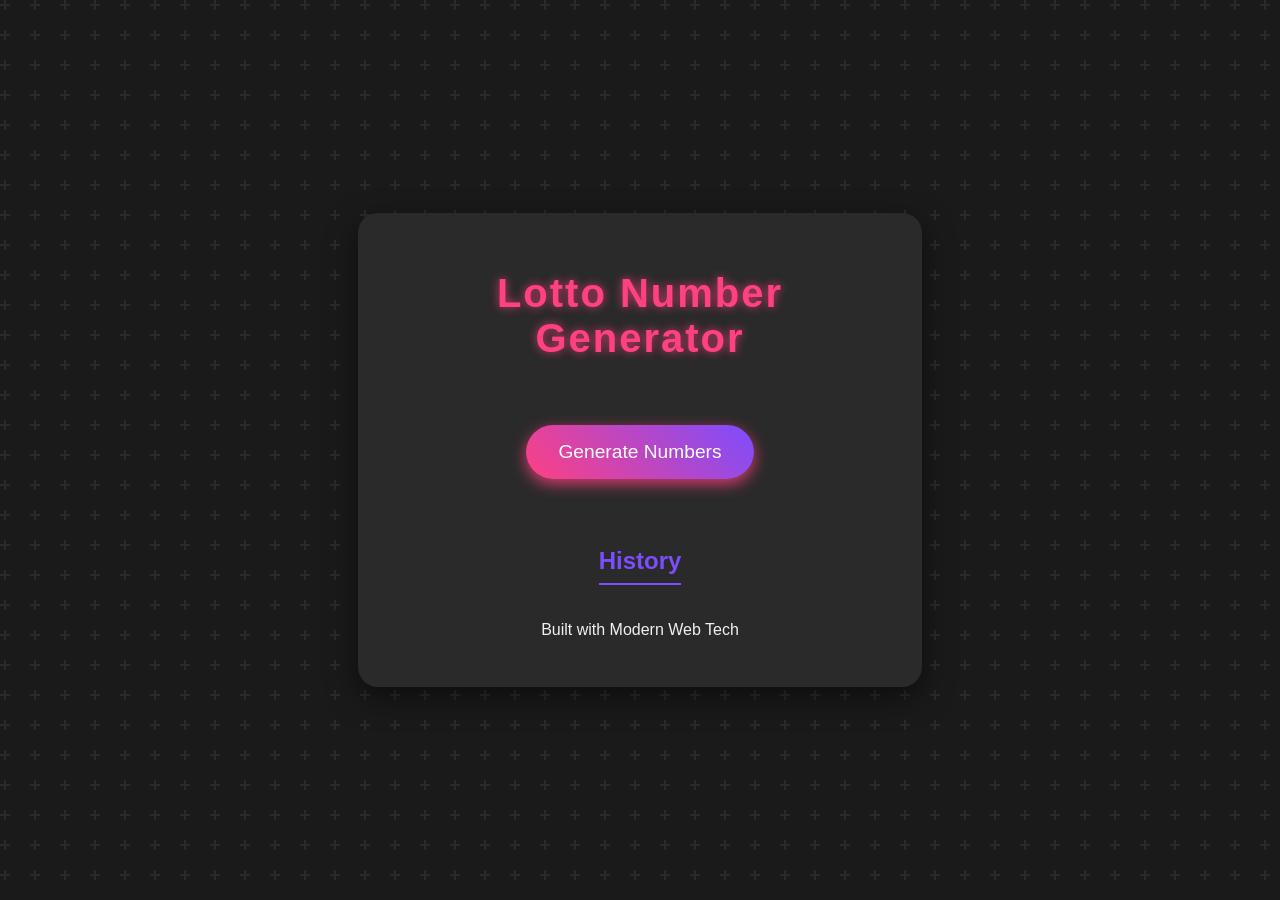
==== index.html @ 2e630785 "Upload working code for Product Builder Lecture" ====
<!DOCTYPE html>
<html lang="ko">
<head>
    <meta charset="UTF-8">
    <meta name="viewport" content="width=device-width, initial-scale=1.0">
    <title>Lotto Number Generator</title>
    <link rel="stylesheet" href="style.css">
</head>
<body>
    <div class="container">
        <header>
            <h1>Lotto Number Generator</h1>
        </header>
        <main>
            <div class="lotto-display">
                <!-- Lotto balls will be inserted here by JavaScript -->
            </div>
            <button id="generate-btn">Generate Numbers</button>
        </main>
        <aside class="history">
            <h2>History</h2>
            <ul id="history-list">
                <!-- History of generated numbers will be inserted here -->
            </ul>
        </aside>
        <footer>
            <p>Built with Modern Web Tech</p>
        </footer>
    </div>
    <script type="module" src="main.js"></script>
</body>
</html>
---- style.css ----
:root {
    --bg-color: #1a1a1a;
    --text-color: #f0f0f0;
    --primary-color: #ff4081;
    --secondary-color: #7c4dff;
    --card-bg-color: #2a2a2a;
    --shadow-color: rgba(0, 0, 0, 0.5);
    --glow-color: rgba(255, 64, 129, 0.8);

    --font-main: 'Poppins', sans-serif;
}

body {
    font-family: var(--font-main);
    background-color: var(--bg-color);
    color: var(--text-color);
    display: grid;
    place-items: center;
    min-height: 100vh;
    margin: 0;
    background-image: url("data:image/svg+xml,%3Csvg width='60' height='60' viewBox='0 0 60 60' xmlns='http://www.w3.org/2000/svg'%3E%3Cg fill='none' fill-rule='evenodd'%3E%3Cg fill='%239C92AC' fill-opacity='0.12'%3E%3Cpath d='M36 34v-4h-2v4h-4v2h4v4h2v-4h4v-2h-4zm0-30V0h-2v4h-4v2h4v4h2V6h4V4h-4zM6 34v-4H4v4H0v2h4v4h2v-4h4v-2H6zM6 4V0H4v4H0v2h4v4h2V6h4V4H6z'/%3E%3C/g%3E%3C/g%3E%3C/svg%3E");
}

.container {
    background-color: var(--card-bg-color);
    border-radius: 20px;
    padding: 2rem;
    width: 90%;
    max-width: 500px;
    box-shadow: 0 10px 30px var(--shadow-color);
    text-align: center;
}

header h1 {
    color: var(--primary-color);
    margin-bottom: 2rem;
    font-size: 2.5rem;
    letter-spacing: 2px;
    text-shadow: 0 0 10px var(--glow-color);
}

.lotto-display {
    display: flex;
    justify-content: center;
    gap: 1rem;
    margin-bottom: 2rem;
    flex-wrap: wrap;
}

#generate-btn {
    background: linear-gradient(45deg, var(--primary-color), var(--secondary-color));
    color: white;
    border: none;
    padding: 1rem 2rem;
    font-size: 1.2rem;
    border-radius: 50px;
    cursor: pointer;
    transition: all 0.3s ease;
    box-shadow: 0 5px 15px var(--glow-color);
}

#generate-btn:hover {
    transform: translateY(-3px);
    box-shadow: 0 8px 20px var(--glow-color);
}

.history {
    margin-top: 3rem;
}

.history h2 {
    color: var(--secondary-color);
    border-bottom: 2px solid var(--secondary-color);
    padding-bottom: 0.5rem;
    display: inline-block;
}

#history-list {
    list-style: none;
    padding: 0;
    margin-top: 1rem;
}

#history-list li {
    background-color: #333;
    padding: 0.8rem;
    border-radius: 10px;
    margin-bottom: 0.5rem;
    display: flex;
    justify-content: space-around;
    font-size: 1.1rem;
}
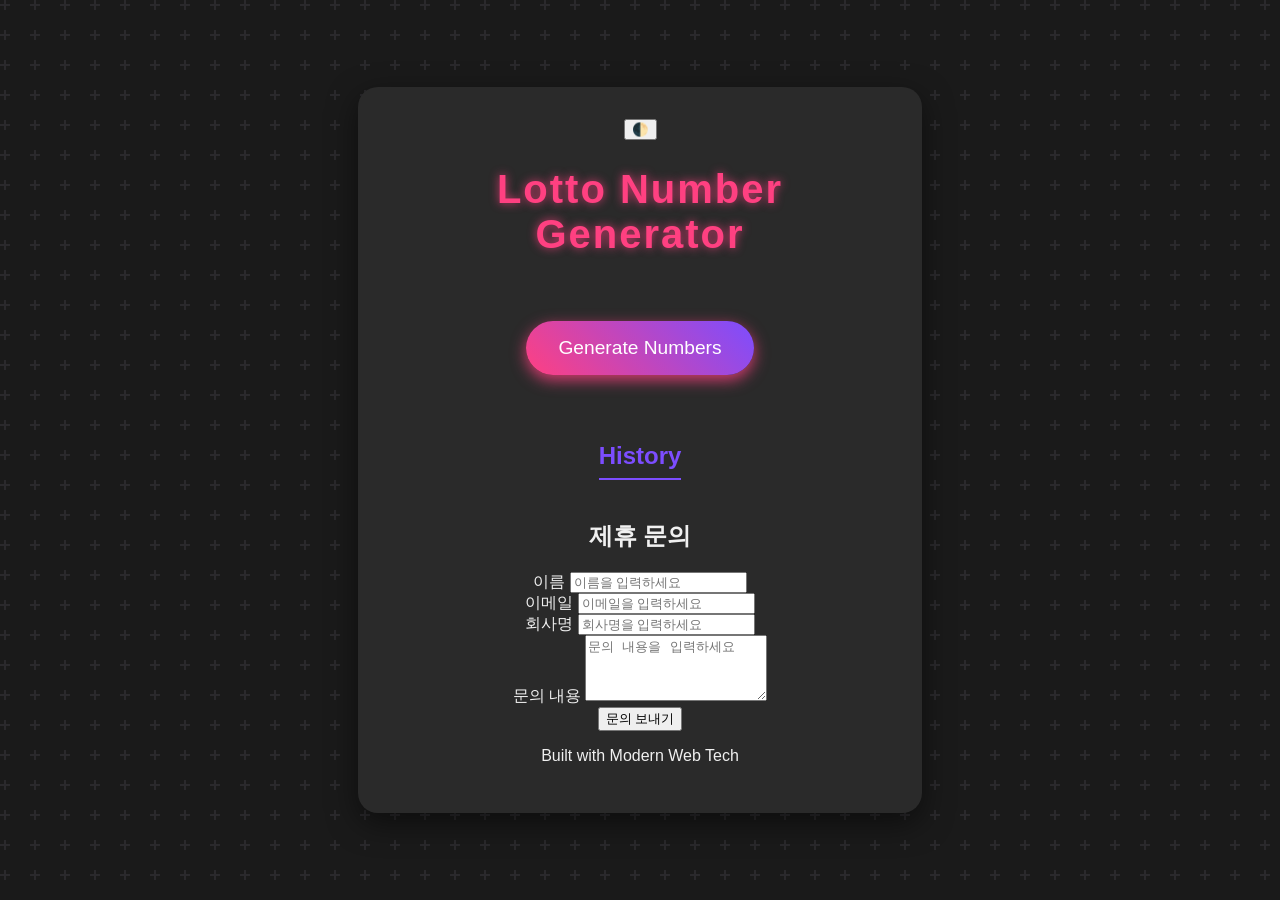
==== commit 57488a4e: "Add Google Analytics tag (G-BDTTSJ1EDS) Co-Authored-By: Claude Sonnet 4.6 <noreply@anthropic.com>" ====
--- a/index.html
+++ b/index.html
@@ -3,11 +3,20 @@
 <head>
     <meta charset="UTF-8">
     <meta name="viewport" content="width=device-width, initial-scale=1.0">
+    <!-- Google tag (gtag.js) -->
+    <script async src="https://www.googletagmanager.com/gtag/js?id=G-BDTTSJ1EDS"></script>
+    <script>
+      window.dataLayer = window.dataLayer || [];
+      function gtag(){dataLayer.push(arguments);}
+      gtag('js', new Date());
+      gtag('config', 'G-BDTTSJ1EDS');
+    </script>
     <title>Lotto Number Generator</title>
     <link rel="stylesheet" href="style.css">
 </head>
 <body>
     <div class="container">
+        <button id="theme-toggle" aria-label="Toggle dark/light mode">🌓</button>
         <header>
             <h1>Lotto Number Generator</h1>
         </header>
@@ -23,6 +32,29 @@
                 <!-- History of generated numbers will be inserted here -->
             </ul>
         </aside>
+        <section class="contact">
+            <h2>제휴 문의</h2>
+            <form id="contact-form" action="https://formspree.io/f/xpqbprop" method="POST">
+                <div class="form-group">
+                    <label for="name">이름</label>
+                    <input type="text" id="name" name="name" placeholder="이름을 입력하세요" required>
+                </div>
+                <div class="form-group">
+                    <label for="email">이메일</label>
+                    <input type="email" id="email" name="email" placeholder="이메일을 입력하세요" required>
+                </div>
+                <div class="form-group">
+                    <label for="company">회사명</label>
+                    <input type="text" id="company" name="company" placeholder="회사명을 입력하세요">
+                </div>
+                <div class="form-group">
+                    <label for="message">문의 내용</label>
+                    <textarea id="message" name="message" rows="4" placeholder="문의 내용을 입력하세요" required></textarea>
+                </div>
+                <button type="submit" class="submit-btn">문의 보내기</button>
+                <p id="form-status" class="form-status"></p>
+            </form>
+        </section>
         <footer>
             <p>Built with Modern Web Tech</p>
         </footer>
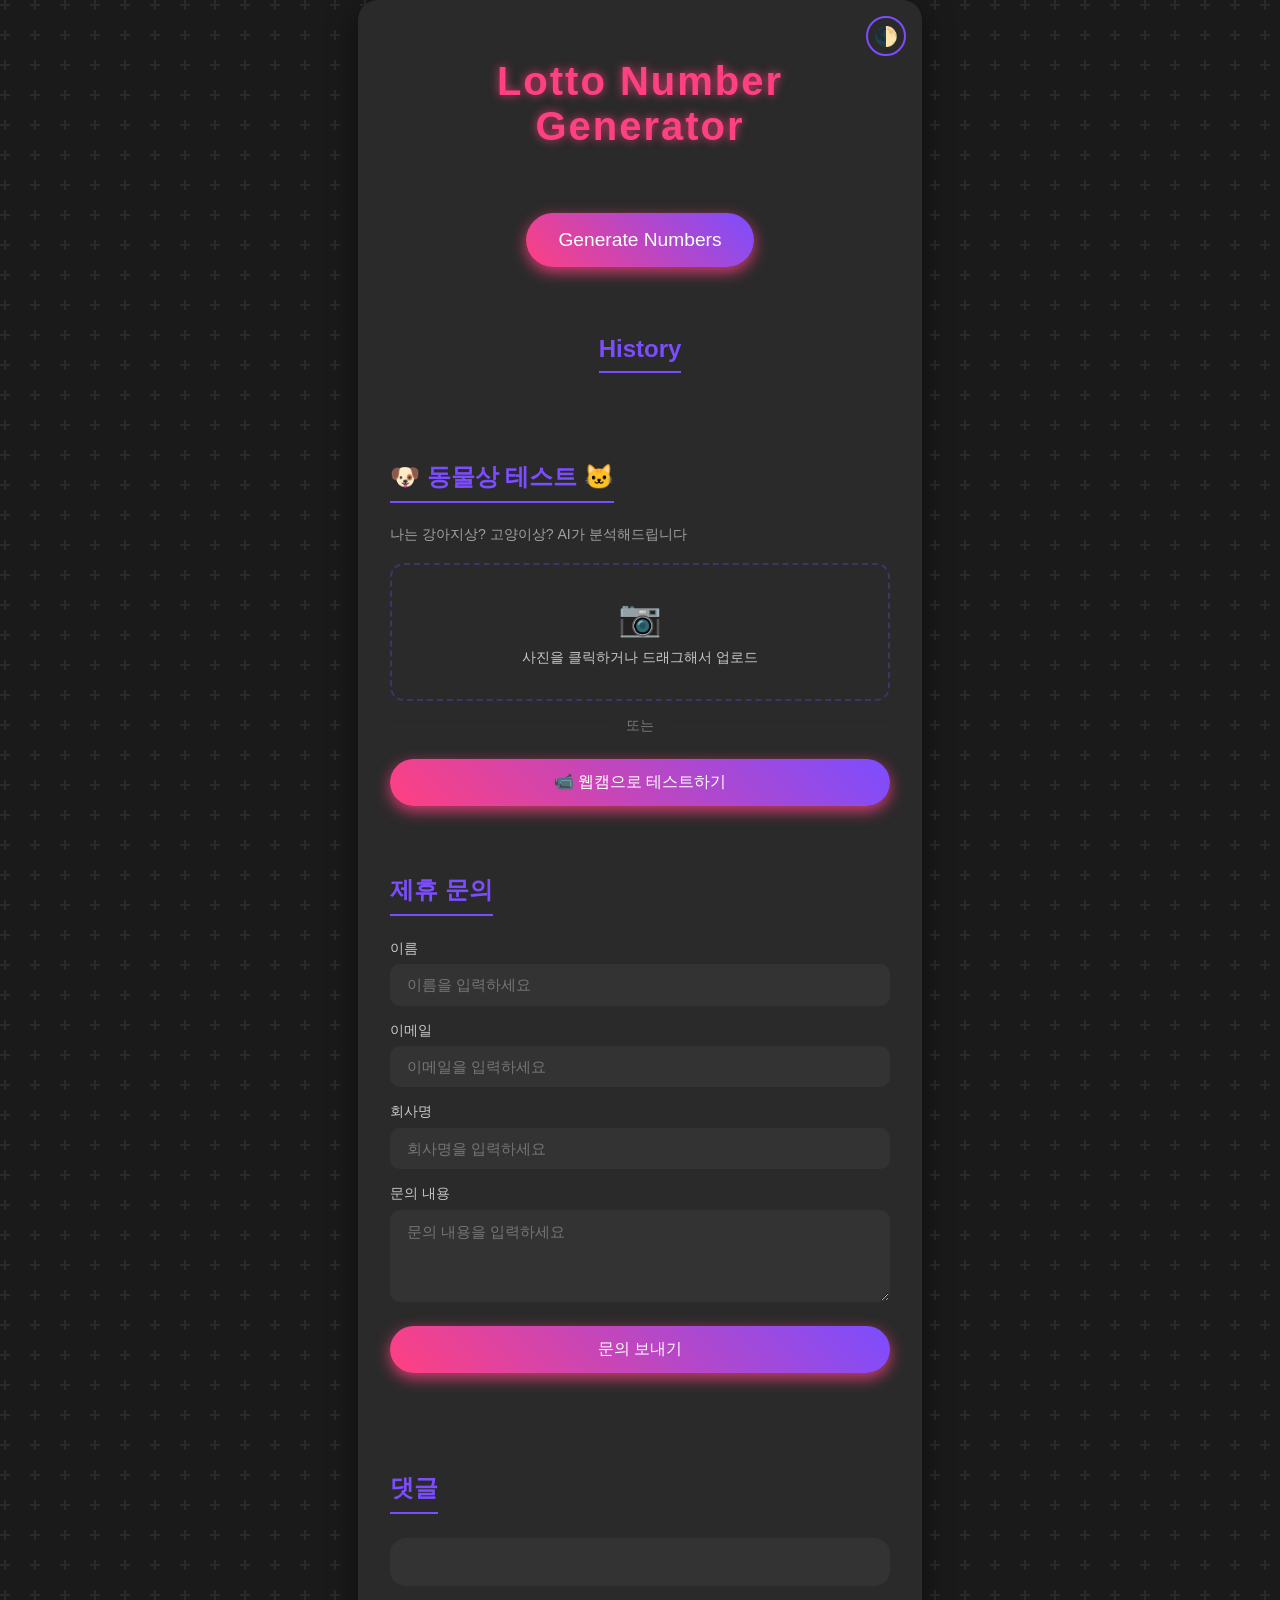
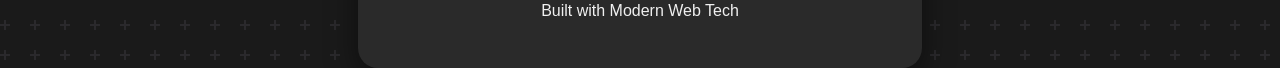
==== commit 3414e10d: "Add animal face test section to lotto generator page Co-Authored-By: Claude Sonnet 4.6 <noreply@anth" ====
--- a/index.html
+++ b/index.html
@@ -3,18 +3,21 @@
 <head>
     <meta charset="UTF-8">
     <meta name="viewport" content="width=device-width, initial-scale=1.0">
-    <!-- Google tag (gtag.js) -->
-    <script async src="https://www.googletagmanager.com/gtag/js?id=G-BDTTSJ1EDS"></script>
-    <script>
-      window.dataLayer = window.dataLayer || [];
-      function gtag(){dataLayer.push(arguments);}
-      gtag('js', new Date());
-      gtag('config', 'G-BDTTSJ1EDS');
-    </script>
+    <!-- Google Tag Manager -->
+    <script>(function(w,d,s,l,i){w[l]=w[l]||[];w[l].push({'gtm.start':
+    new Date().getTime(),event:'gtm.js'});var f=d.getElementsByTagName(s)[0],
+    j=d.createElement(s),dl=l!='dataLayer'?'&l='+l:'';j.async=true;j.src=
+    'https://www.googletagmanager.com/gtm.js?id='+i+dl;f.parentNode.insertBefore(j,f);
+    })(window,document,'script','dataLayer','GTM-TPJJLWZC');</script>
+    <!-- End Google Tag Manager -->
     <title>Lotto Number Generator</title>
     <link rel="stylesheet" href="style.css">
 </head>
 <body>
+    <!-- Google Tag Manager (noscript) -->
+    <noscript><iframe src="https://www.googletagmanager.com/ns.html?id=GTM-TPJJLWZC"
+    height="0" width="0" style="display:none;visibility:hidden"></iframe></noscript>
+    <!-- End Google Tag Manager (noscript) -->
     <div class="container">
         <button id="theme-toggle" aria-label="Toggle dark/light mode">🌓</button>
         <header>
@@ -32,6 +35,47 @@
                 <!-- History of generated numbers will be inserted here -->
             </ul>
         </aside>
+        <section class="animal-test">
+            <h2>🐶 동물상 테스트 🐱</h2>
+            <p class="animal-subtitle">나는 강아지상? 고양이상? AI가 분석해드립니다</p>
+
+            <div id="at-upload-section">
+                <label class="at-upload-area" id="at-drop-zone">
+                    <input type="file" id="at-file-input" accept="image/*">
+                    <span class="at-upload-icon">📷</span>
+                    <span>사진을 클릭하거나 드래그해서 업로드</span>
+                </label>
+                <div class="at-divider">또는</div>
+                <button class="submit-btn" id="at-webcam-btn" style="width:100%">📹 웹캠으로 테스트하기</button>
+            </div>
+
+            <div id="at-preview-area" style="display:none">
+                <img id="at-preview-img" src="" alt="미리보기">
+                <button class="submit-btn" id="at-analyze-btn" style="margin-top:0.8rem">🔍 분석하기</button>
+            </div>
+
+            <div id="at-webcam-area" style="display:none">
+                <div id="at-webcam-container"></div>
+                <div style="display:flex;gap:0.6rem;margin-top:0.8rem">
+                    <button class="submit-btn" id="at-capture-btn" style="flex:1">📸 지금 분석하기</button>
+                    <button class="submit-btn" id="at-stop-btn" style="flex:1;background:var(--history-item-bg);box-shadow:none;color:var(--text-color)">✕ 닫기</button>
+                </div>
+            </div>
+
+            <div id="at-loading" style="display:none;text-align:center;padding:1.2rem 0">
+                <div class="at-spinner"></div>
+                <span style="color:var(--text-color);opacity:0.6;font-size:0.9rem">분석 중...</span>
+            </div>
+
+            <div id="at-result" style="display:none;margin-top:1.2rem;text-align:center">
+                <div id="at-result-emoji" style="font-size:3rem;margin-bottom:0.3rem"></div>
+                <div id="at-result-label" style="font-size:1.5rem;font-weight:800;color:var(--primary-color);margin-bottom:0.4rem"></div>
+                <div id="at-result-desc" style="font-size:0.88rem;color:var(--text-color);opacity:0.7;margin-bottom:1.2rem;line-height:1.6"></div>
+                <div id="at-bars"></div>
+                <button class="submit-btn" id="at-reset-btn" style="margin-top:1rem;background:var(--history-item-bg);box-shadow:none;color:var(--text-color)">↩ 다시하기</button>
+            </div>
+        </section>
+
         <section class="contact">
             <h2>제휴 문의</h2>
             <form id="contact-form" action="https://formspree.io/f/xpqbprop" method="POST">
@@ -54,11 +98,158 @@
                 <button type="submit" class="submit-btn">문의 보내기</button>
                 <p id="form-status" class="form-status"></p>
             </form>
+        </section>
+        <section class="comments">
+            <h2>댓글</h2>
+            <div id="disqus_thread"></div>
+            <script>
+                (function() {
+                var d = document, s = d.createElement('script');
+                s.src = 'https://week1-6.disqus.com/embed.js';
+                s.setAttribute('data-timestamp', +new Date());
+                (d.head || d.body).appendChild(s);
+                })();
+            </script>
+            <noscript>Please enable JavaScript to view the <a href="https://disqus.com/?ref_noscript">comments powered by Disqus.</a></noscript>
         </section>
         <footer>
             <p>Built with Modern Web Tech</p>
         </footer>
     </div>
     <script type="module" src="main.js"></script>
+    <script src="https://cdn.jsdelivr.net/npm/@tensorflow/tfjs@latest/dist/tf.min.js"></script>
+    <script src="https://cdn.jsdelivr.net/npm/@teachablemachine/image@latest/dist/teachablemachine-image.min.js"></script>
+    <script>
+        const AT_MODEL_URL = "https://teachablemachine.withgoogle.com/models/zU-HGPSR6/";
+        const AT_INFO = {
+            "강아지": { emoji: "🐶", label: "강아지상", desc: "충성스럽고 따뜻한 매력! 눈빛이 맑고 표정이 풍부해 사람들에게 친근한 인상을 줍니다." },
+            "고양이": { emoji: "🐱", label: "고양이상", desc: "신비롭고 도도한 매력! 눈매가 날카롭고 세련된 인상으로 알수록 매력이 넘치는 타입입니다." }
+        };
+
+        let atModel, atWebcam, atWebcamRunning = false, atUploadedImg = null;
+
+        function atGetInfo(className) {
+            for (const [k, v] of Object.entries(AT_INFO)) {
+                if (className.includes(k)) return v;
+            }
+            return { emoji: "🐾", label: className, desc: "개성 넘치는 동물상!" };
+        }
+
+        async function atLoadModel() {
+            if (!atModel) atModel = await tmImage.load(AT_MODEL_URL + "model.json", AT_MODEL_URL + "metadata.json");
+            return atModel;
+        }
+
+        async function atAnalyze(imageEl) {
+            document.getElementById("at-loading").style.display = "block";
+            try {
+                const m = await atLoadModel();
+                const pred = await m.predict(imageEl);
+                atShowResult(pred);
+            } catch(e) {
+                alert("모델 로드 실패: " + e.message);
+            } finally {
+                document.getElementById("at-loading").style.display = "none";
+            }
+        }
+
+        function atShowResult(pred) {
+            const sorted = [...pred].sort((a,b) => b.probability - a.probability);
+            const info = atGetInfo(sorted[0].className);
+            document.getElementById("at-result-emoji").textContent = info.emoji;
+            document.getElementById("at-result-label").textContent = info.label;
+            document.getElementById("at-result-desc").textContent = info.desc;
+
+            const bars = document.getElementById("at-bars");
+            bars.innerHTML = sorted.map(p => {
+                const pct = (p.probability * 100).toFixed(1);
+                const i = atGetInfo(p.className);
+                return `<div style="margin-bottom:0.7rem;text-align:left">
+                    <div style="display:flex;justify-content:space-between;font-size:0.85rem;margin-bottom:0.3rem;opacity:0.8">
+                        <span>${i.emoji} ${i.label}</span><span>${pct}%</span>
+                    </div>
+                    <div style="background:var(--history-item-bg);border-radius:99px;height:8px;overflow:hidden">
+                        <div style="height:100%;border-radius:99px;background:linear-gradient(90deg,var(--primary-color),var(--secondary-color));width:0%;transition:width 0.8s cubic-bezier(0.22,1,0.36,1)" data-pct="${pct}"></div>
+                    </div>
+                </div>`;
+            }).join("");
+
+            document.getElementById("at-result").style.display = "block";
+            document.getElementById("at-preview-area").style.display = "none";
+            document.getElementById("at-webcam-area").style.display = "none";
+            requestAnimationFrame(() => {
+                bars.querySelectorAll("[data-pct]").forEach(el => el.style.width = el.dataset.pct + "%");
+            });
+        }
+
+        function atReset() {
+            if (atWebcam && atWebcamRunning) { atWebcamRunning = false; atWebcam.stop(); }
+            atWebcam = null; atUploadedImg = null;
+            document.getElementById("at-upload-section").style.display = "block";
+            document.getElementById("at-preview-area").style.display = "none";
+            document.getElementById("at-webcam-area").style.display = "none";
+            document.getElementById("at-result").style.display = "none";
+            document.getElementById("at-preview-img").src = "";
+            document.getElementById("at-file-input").value = "";
+        }
+
+        document.getElementById("at-file-input").addEventListener("change", e => {
+            const file = e.target.files[0];
+            if (!file) return;
+            const reader = new FileReader();
+            reader.onload = ev => {
+                const img = document.getElementById("at-preview-img");
+                img.src = ev.target.result;
+                img.onload = () => { atUploadedImg = img; };
+                document.getElementById("at-upload-section").style.display = "none";
+                document.getElementById("at-preview-area").style.display = "block";
+                document.getElementById("at-result").style.display = "none";
+            };
+            reader.readAsDataURL(file);
+        });
+
+        const atDrop = document.getElementById("at-drop-zone");
+        atDrop.addEventListener("dragover", e => { e.preventDefault(); atDrop.classList.add("at-drag-over"); });
+        atDrop.addEventListener("dragleave", () => atDrop.classList.remove("at-drag-over"));
+        atDrop.addEventListener("drop", e => {
+            e.preventDefault(); atDrop.classList.remove("at-drag-over");
+            const file = e.dataTransfer.files[0];
+            if (file && file.type.startsWith("image/")) {
+                document.getElementById("at-file-input").files = e.dataTransfer.files;
+                document.getElementById("at-file-input").dispatchEvent(new Event("change"));
+            }
+        });
+
+        document.getElementById("at-analyze-btn").addEventListener("click", () => { if (atUploadedImg) atAnalyze(atUploadedImg); });
+
+        document.getElementById("at-webcam-btn").addEventListener("click", async () => {
+            document.getElementById("at-upload-section").style.display = "none";
+            document.getElementById("at-webcam-area").style.display = "block";
+            document.getElementById("at-loading").style.display = "block";
+            try {
+                await atLoadModel();
+                atWebcam = new tmImage.Webcam(440, 300, true);
+                await atWebcam.setup();
+                await atWebcam.play();
+                atWebcamRunning = true;
+                const c = document.getElementById("at-webcam-container");
+                c.innerHTML = "";
+                c.appendChild(atWebcam.canvas);
+                (function loop() { if (!atWebcamRunning) return; atWebcam.update(); requestAnimationFrame(loop); })();
+            } catch(e) {
+                alert("웹캠 오류: " + e.message); atReset();
+            } finally {
+                document.getElementById("at-loading").style.display = "none";
+            }
+        });
+
+        document.getElementById("at-capture-btn").addEventListener("click", async () => {
+            atWebcamRunning = false; atWebcam.stop();
+            await atAnalyze(atWebcam.canvas);
+        });
+
+        document.getElementById("at-stop-btn").addEventListener("click", atReset);
+        document.getElementById("at-reset-btn").addEventListener("click", atReset);
+    </script>
 </body>
 </html>
--- a/style.css
+++ b/style.css
@@ -7,8 +7,20 @@
     --card-bg-color: #2a2a2a;
     --shadow-color: rgba(0, 0, 0, 0.5);
     --glow-color: rgba(255, 64, 129, 0.8);
+    --history-item-bg: #333;
 
     --font-main: 'Poppins', sans-serif;
+}
+
+body.light-mode {
+    --bg-color: #f0f2f5;
+    --text-color: #1a1a1a;
+    --primary-color: #d81b60;
+    --secondary-color: #6200ea;
+    --card-bg-color: #ffffff;
+    --shadow-color: rgba(0, 0, 0, 0.1);
+    --glow-color: rgba(216, 27, 96, 0.3);
+    --history-item-bg: #e4e6eb;
 }
 
 body {
@@ -19,6 +31,7 @@
     place-items: center;
     min-height: 100vh;
     margin: 0;
+    transition: background-color 0.3s ease, color 0.3s ease;
     background-image: url("data:image/svg+xml,%3Csvg width='60' height='60' viewBox='0 0 60 60' xmlns='http://www.w3.org/2000/svg'%3E%3Cg fill='none' fill-rule='evenodd'%3E%3Cg fill='%239C92AC' fill-opacity='0.12'%3E%3Cpath d='M36 34v-4h-2v4h-4v2h4v4h2v-4h4v-2h-4zm0-30V0h-2v4h-4v2h4v4h2V6h4V4h-4zM6 34v-4H4v4H0v2h4v4h2v-4h4v-2H6zM6 4V0H4v4H0v2h4v4h2V6h4V4H6z'/%3E%3C/g%3E%3C/g%3E%3C/svg%3E");
 }
 
@@ -30,6 +43,31 @@
     max-width: 500px;
     box-shadow: 0 10px 30px var(--shadow-color);
     text-align: center;
+    position: relative;
+    transition: background-color 0.3s ease, box-shadow 0.3s ease;
+}
+
+#theme-toggle {
+    position: absolute;
+    top: 1rem;
+    right: 1rem;
+    background: none;
+    border: 2px solid var(--secondary-color);
+    color: var(--secondary-color);
+    border-radius: 50%;
+    width: 40px;
+    height: 40px;
+    cursor: pointer;
+    display: flex;
+    align-items: center;
+    justify-content: center;
+    font-size: 1.2rem;
+    transition: all 0.3s ease;
+}
+
+#theme-toggle:hover {
+    background-color: var(--secondary-color);
+    color: white;
 }
 
 header h1 {
@@ -38,6 +76,7 @@
     font-size: 2.5rem;
     letter-spacing: 2px;
     text-shadow: 0 0 10px var(--glow-color);
+    transition: color 0.3s ease, text-shadow 0.3s ease;
 }
 
 .lotto-display {
@@ -74,6 +113,7 @@
     border-bottom: 2px solid var(--secondary-color);
     padding-bottom: 0.5rem;
     display: inline-block;
+    transition: color 0.3s ease, border-color 0.3s ease;
 }
 
 #history-list {
@@ -83,11 +123,213 @@
 }
 
 #history-list li {
-    background-color: #333;
+    background-color: var(--history-item-bg);
     padding: 0.8rem;
     border-radius: 10px;
     margin-bottom: 0.5rem;
     display: flex;
     justify-content: space-around;
     font-size: 1.1rem;
-}
+    transition: background-color 0.3s ease;
+}
+
+.contact {
+    margin-top: 3rem;
+    text-align: left;
+}
+
+.contact h2 {
+    color: var(--secondary-color);
+    border-bottom: 2px solid var(--secondary-color);
+    padding-bottom: 0.5rem;
+    display: inline-block;
+    margin-bottom: 1.5rem;
+    transition: color 0.3s ease, border-color 0.3s ease;
+}
+
+.form-group {
+    display: flex;
+    flex-direction: column;
+    margin-bottom: 1rem;
+}
+
+.form-group label {
+    font-size: 0.85rem;
+    margin-bottom: 0.4rem;
+    color: var(--text-color);
+    opacity: 0.8;
+    transition: color 0.3s ease;
+}
+
+.form-group input,
+.form-group textarea {
+    background-color: var(--history-item-bg);
+    border: 1.5px solid transparent;
+    border-radius: 10px;
+    padding: 0.7rem 1rem;
+    color: var(--text-color);
+    font-family: var(--font-main);
+    font-size: 0.95rem;
+    outline: none;
+    transition: border-color 0.3s ease, background-color 0.3s ease, color 0.3s ease;
+    resize: vertical;
+}
+
+.form-group input:focus,
+.form-group textarea:focus {
+    border-color: var(--primary-color);
+}
+
+.submit-btn {
+    background: linear-gradient(45deg, var(--primary-color), var(--secondary-color));
+    color: white;
+    border: none;
+    padding: 0.8rem 2rem;
+    font-size: 1rem;
+    border-radius: 50px;
+    cursor: pointer;
+    width: 100%;
+    margin-top: 0.5rem;
+    transition: all 0.3s ease;
+    box-shadow: 0 5px 15px var(--glow-color);
+    font-family: var(--font-main);
+}
+
+.submit-btn:hover {
+    transform: translateY(-2px);
+    box-shadow: 0 8px 20px var(--glow-color);
+}
+
+.form-status {
+    text-align: center;
+    margin-top: 0.8rem;
+    font-size: 0.9rem;
+    min-height: 1.2rem;
+    transition: color 0.3s ease;
+}
+
+.form-status.success {
+    color: #69f0ae;
+}
+
+.form-status.error {
+    color: var(--primary-color);
+}
+
+.animal-test {
+    margin-top: 3rem;
+    text-align: left;
+}
+
+.animal-test h2 {
+    color: var(--secondary-color);
+    border-bottom: 2px solid var(--secondary-color);
+    padding-bottom: 0.5rem;
+    display: inline-block;
+    margin-bottom: 0.5rem;
+    transition: color 0.3s ease, border-color 0.3s ease;
+}
+
+.animal-subtitle {
+    font-size: 0.88rem;
+    color: var(--text-color);
+    opacity: 0.6;
+    margin-bottom: 1.2rem;
+    display: block;
+}
+
+.at-upload-area {
+    display: flex;
+    flex-direction: column;
+    align-items: center;
+    gap: 0.6rem;
+    border: 2px dashed rgba(124,77,255,0.35);
+    border-radius: 14px;
+    padding: 2rem 1rem;
+    text-align: center;
+    cursor: pointer;
+    font-size: 0.9rem;
+    color: var(--text-color);
+    opacity: 0.8;
+    position: relative;
+    transition: border-color 0.3s, background 0.3s;
+}
+
+.at-upload-area input[type="file"] {
+    position: absolute;
+    inset: 0;
+    opacity: 0;
+    cursor: pointer;
+}
+
+.at-upload-area:hover,
+.at-upload-area.at-drag-over {
+    border-color: var(--primary-color);
+    background: rgba(255,64,129,0.05);
+}
+
+.at-upload-icon { font-size: 2.2rem; }
+
+.at-divider {
+    display: flex;
+    align-items: center;
+    gap: 0.8rem;
+    margin: 1rem 0;
+    color: var(--text-color);
+    opacity: 0.4;
+    font-size: 0.85rem;
+}
+
+.at-divider::before,
+.at-divider::after {
+    content: '';
+    flex: 1;
+    height: 1px;
+    background: var(--history-item-bg);
+}
+
+#at-preview-img {
+    width: 100%;
+    border-radius: 12px;
+    max-height: 260px;
+    object-fit: cover;
+}
+
+#at-webcam-container canvas {
+    width: 100% !important;
+    height: auto !important;
+    border-radius: 12px;
+}
+
+.at-spinner {
+    width: 32px;
+    height: 32px;
+    border: 3px solid rgba(124,77,255,0.2);
+    border-top-color: var(--primary-color);
+    border-radius: 50%;
+    animation: spin 0.8s linear infinite;
+    margin: 0 auto 0.6rem;
+}
+
+@keyframes spin { to { transform: rotate(360deg); } }
+
+.comments {
+    margin-top: 3rem;
+    text-align: left;
+}
+
+.comments h2 {
+    color: var(--secondary-color);
+    border-bottom: 2px solid var(--secondary-color);
+    padding-bottom: 0.5rem;
+    display: inline-block;
+    margin-bottom: 1.5rem;
+    transition: color 0.3s ease, border-color 0.3s ease;
+}
+
+#disqus_thread {
+    background-color: var(--history-item-bg);
+    border-radius: 16px;
+    padding: 1.5rem;
+    transition: background-color 0.3s ease;
+}
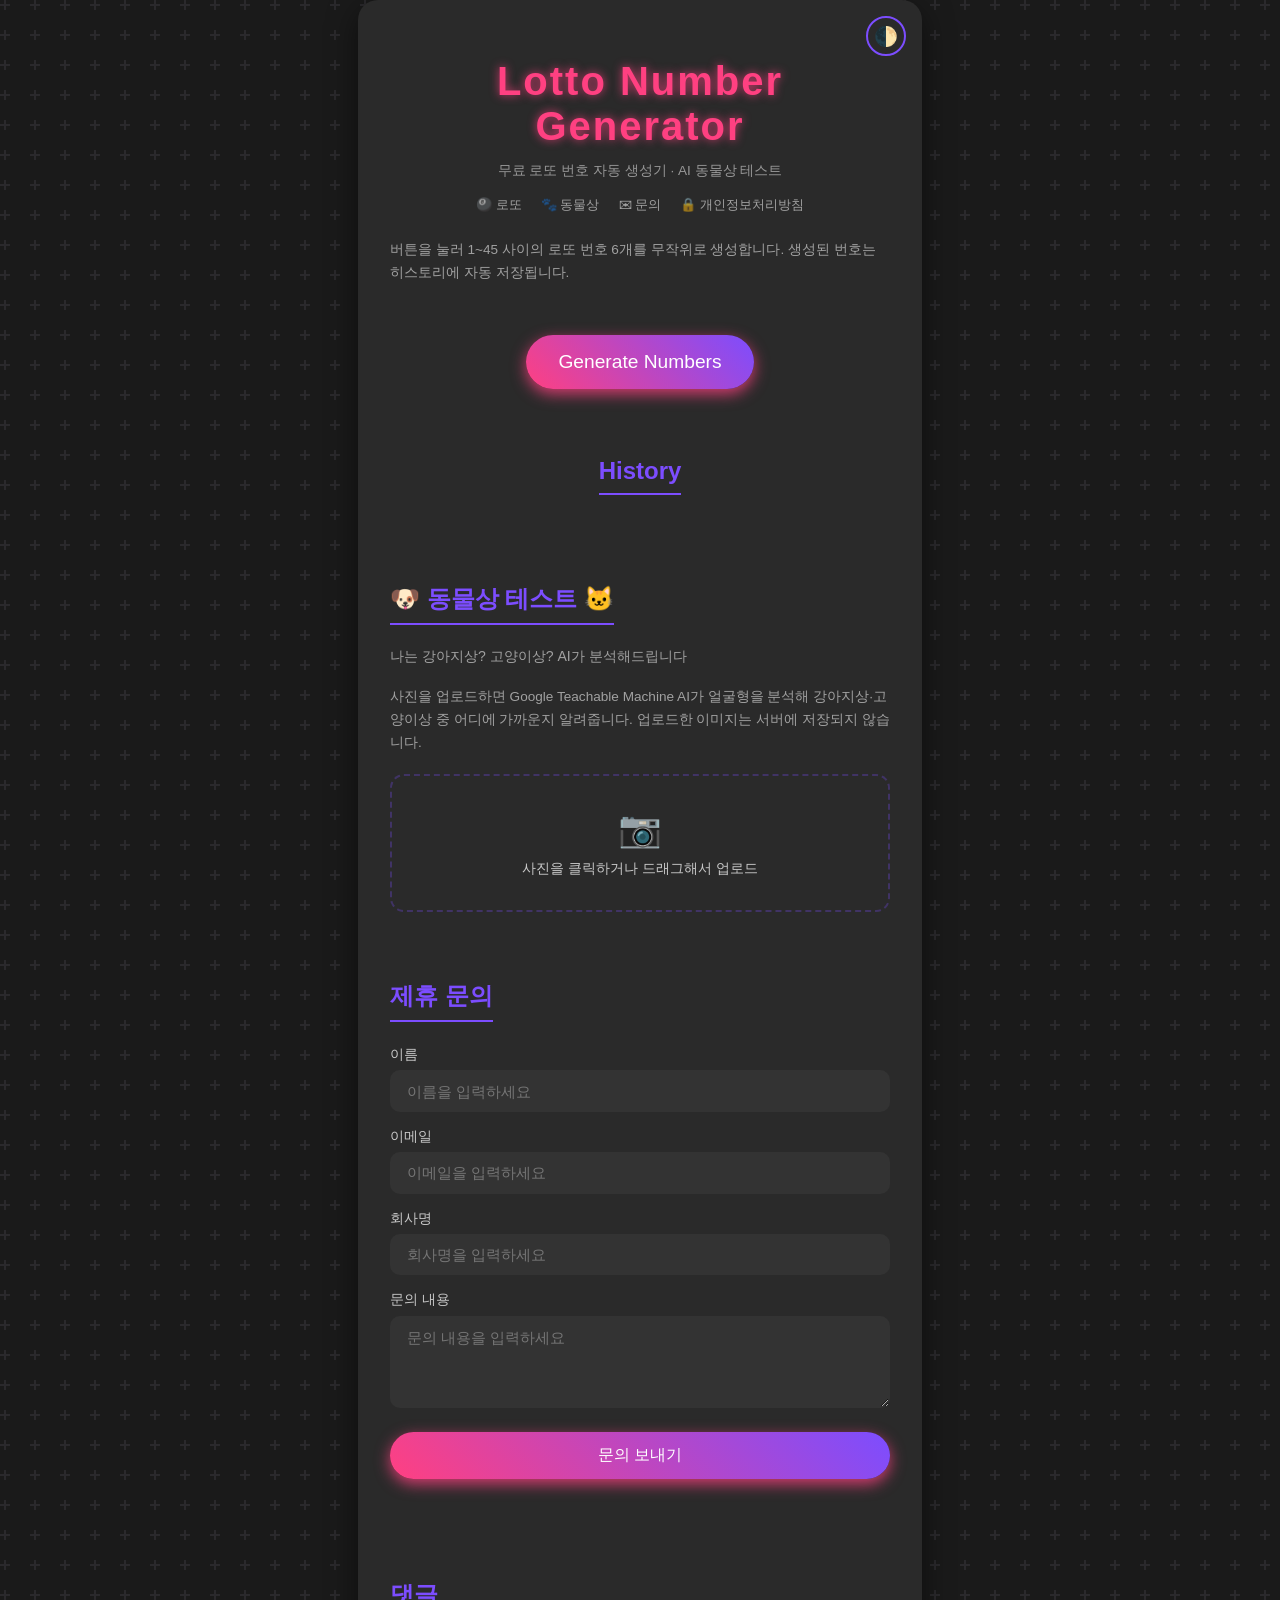
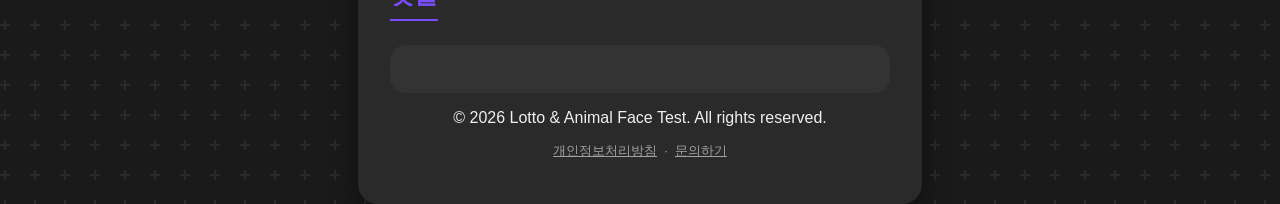
==== commit 94dd521f: "Optimize site for AdSense approval: add privacy policy, nav, meta, content Co-Authored-By: Claude So" ====
--- a/index.html
+++ b/index.html
@@ -10,7 +10,11 @@
     'https://www.googletagmanager.com/gtm.js?id='+i+dl;f.parentNode.insertBefore(j,f);
     })(window,document,'script','dataLayer','GTM-TPJJLWZC');</script>
     <!-- End Google Tag Manager -->
-    <title>Lotto Number Generator</title>
+    <title>로또 번호 생성기 & 동물상 테스트 | Lotto Number Generator</title>
+    <meta name="description" content="무료 로또 번호 자동 생성기와 AI 동물상 테스트를 즐겨보세요. 강아지상 고양이상 AI 분석, 로또 번호 히스토리 저장 기능 제공.">
+    <meta name="keywords" content="로또 번호 생성기, 동물상 테스트, 강아지상, 고양이상, AI 얼굴 분석, lotto generator">
+    <meta name="google-adsense-account" content="ca-pub-6333452470688769">
+    <script async src="https://pagead2.googlesyndication.com/pagead/js/adsbygoogle.js?client=ca-pub-6333452470688769" crossorigin="anonymous"></script>
     <link rel="stylesheet" href="style.css">
 </head>
 <body>
@@ -22,8 +26,16 @@
         <button id="theme-toggle" aria-label="Toggle dark/light mode">🌓</button>
         <header>
             <h1>Lotto Number Generator</h1>
+            <p class="site-desc">무료 로또 번호 자동 생성기 · AI 동물상 테스트</p>
+            <nav class="site-nav">
+                <a href="#lotto">🎱 로또</a>
+                <a href="#animal-test">🐾 동물상</a>
+                <a href="#contact">✉ 문의</a>
+                <a href="privacy.html">🔒 개인정보처리방침</a>
+            </nav>
         </header>
-        <main>
+        <main id="lotto">
+            <p class="section-desc">버튼을 눌러 1~45 사이의 로또 번호 6개를 무작위로 생성합니다. 생성된 번호는 히스토리에 자동 저장됩니다.</p>
             <div class="lotto-display">
                 <!-- Lotto balls will be inserted here by JavaScript -->
             </div>
@@ -35,31 +47,20 @@
                 <!-- History of generated numbers will be inserted here -->
             </ul>
         </aside>
-        <section class="animal-test">
+        <section class="animal-test" id="animal-test">
             <h2>🐶 동물상 테스트 🐱</h2>
             <p class="animal-subtitle">나는 강아지상? 고양이상? AI가 분석해드립니다</p>
-
-            <div id="at-upload-section">
-                <label class="at-upload-area" id="at-drop-zone">
-                    <input type="file" id="at-file-input" accept="image/*">
-                    <span class="at-upload-icon">📷</span>
-                    <span>사진을 클릭하거나 드래그해서 업로드</span>
-                </label>
-                <div class="at-divider">또는</div>
-                <button class="submit-btn" id="at-webcam-btn" style="width:100%">📹 웹캠으로 테스트하기</button>
-            </div>
+            <p class="section-desc">사진을 업로드하면 Google Teachable Machine AI가 얼굴형을 분석해 강아지상·고양이상 중 어디에 가까운지 알려줍니다. 업로드한 이미지는 서버에 저장되지 않습니다.</p>
+
+            <label class="at-upload-area" id="at-drop-zone">
+                <input type="file" id="at-file-input" accept="image/*">
+                <span class="at-upload-icon">📷</span>
+                <span>사진을 클릭하거나 드래그해서 업로드</span>
+            </label>
 
             <div id="at-preview-area" style="display:none">
                 <img id="at-preview-img" src="" alt="미리보기">
                 <button class="submit-btn" id="at-analyze-btn" style="margin-top:0.8rem">🔍 분석하기</button>
-            </div>
-
-            <div id="at-webcam-area" style="display:none">
-                <div id="at-webcam-container"></div>
-                <div style="display:flex;gap:0.6rem;margin-top:0.8rem">
-                    <button class="submit-btn" id="at-capture-btn" style="flex:1">📸 지금 분석하기</button>
-                    <button class="submit-btn" id="at-stop-btn" style="flex:1;background:var(--history-item-bg);box-shadow:none;color:var(--text-color)">✕ 닫기</button>
-                </div>
             </div>
 
             <div id="at-loading" style="display:none;text-align:center;padding:1.2rem 0">
@@ -76,7 +77,7 @@
             </div>
         </section>
 
-        <section class="contact">
+        <section class="contact" id="contact">
             <h2>제휴 문의</h2>
             <form id="contact-form" action="https://formspree.io/f/xpqbprop" method="POST">
                 <div class="form-group">
@@ -113,7 +114,12 @@
             <noscript>Please enable JavaScript to view the <a href="https://disqus.com/?ref_noscript">comments powered by Disqus.</a></noscript>
         </section>
         <footer>
-            <p>Built with Modern Web Tech</p>
+            <p>© 2026 Lotto & Animal Face Test. All rights reserved.</p>
+            <p style="margin-top:0.4rem;font-size:0.8rem;opacity:0.6">
+                <a href="privacy.html" style="color:inherit;text-decoration:underline">개인정보처리방침</a>
+                &nbsp;·&nbsp;
+                <a href="#contact" style="color:inherit;text-decoration:underline">문의하기</a>
+            </p>
         </footer>
     </div>
     <script type="module" src="main.js"></script>
@@ -126,7 +132,7 @@
             "고양이": { emoji: "🐱", label: "고양이상", desc: "신비롭고 도도한 매력! 눈매가 날카롭고 세련된 인상으로 알수록 매력이 넘치는 타입입니다." }
         };
 
-        let atModel, atWebcam, atWebcamRunning = false, atUploadedImg = null;
+        let atModel, atUploadedImg = null;
 
         function atGetInfo(className) {
             for (const [k, v] of Object.entries(AT_INFO)) {
@@ -176,18 +182,15 @@
 
             document.getElementById("at-result").style.display = "block";
             document.getElementById("at-preview-area").style.display = "none";
-            document.getElementById("at-webcam-area").style.display = "none";
             requestAnimationFrame(() => {
                 bars.querySelectorAll("[data-pct]").forEach(el => el.style.width = el.dataset.pct + "%");
             });
         }
 
         function atReset() {
-            if (atWebcam && atWebcamRunning) { atWebcamRunning = false; atWebcam.stop(); }
-            atWebcam = null; atUploadedImg = null;
-            document.getElementById("at-upload-section").style.display = "block";
+            atUploadedImg = null;
+            document.getElementById("at-drop-zone").style.display = "flex";
             document.getElementById("at-preview-area").style.display = "none";
-            document.getElementById("at-webcam-area").style.display = "none";
             document.getElementById("at-result").style.display = "none";
             document.getElementById("at-preview-img").src = "";
             document.getElementById("at-file-input").value = "";
@@ -201,7 +204,7 @@
                 const img = document.getElementById("at-preview-img");
                 img.src = ev.target.result;
                 img.onload = () => { atUploadedImg = img; };
-                document.getElementById("at-upload-section").style.display = "none";
+                document.getElementById("at-drop-zone").style.display = "none";
                 document.getElementById("at-preview-area").style.display = "block";
                 document.getElementById("at-result").style.display = "none";
             };
@@ -221,34 +224,6 @@
         });
 
         document.getElementById("at-analyze-btn").addEventListener("click", () => { if (atUploadedImg) atAnalyze(atUploadedImg); });
-
-        document.getElementById("at-webcam-btn").addEventListener("click", async () => {
-            document.getElementById("at-upload-section").style.display = "none";
-            document.getElementById("at-webcam-area").style.display = "block";
-            document.getElementById("at-loading").style.display = "block";
-            try {
-                await atLoadModel();
-                atWebcam = new tmImage.Webcam(440, 300, true);
-                await atWebcam.setup();
-                await atWebcam.play();
-                atWebcamRunning = true;
-                const c = document.getElementById("at-webcam-container");
-                c.innerHTML = "";
-                c.appendChild(atWebcam.canvas);
-                (function loop() { if (!atWebcamRunning) return; atWebcam.update(); requestAnimationFrame(loop); })();
-            } catch(e) {
-                alert("웹캠 오류: " + e.message); atReset();
-            } finally {
-                document.getElementById("at-loading").style.display = "none";
-            }
-        });
-
-        document.getElementById("at-capture-btn").addEventListener("click", async () => {
-            atWebcamRunning = false; atWebcam.stop();
-            await atAnalyze(atWebcam.canvas);
-        });
-
-        document.getElementById("at-stop-btn").addEventListener("click", atReset);
         document.getElementById("at-reset-btn").addEventListener("click", atReset);
     </script>
 </body>
--- a/style.css
+++ b/style.css
@@ -70,6 +70,43 @@
     color: white;
 }
 
+.site-desc {
+    color: var(--text-color);
+    opacity: 0.55;
+    font-size: 0.85rem;
+    margin-top: -1.2rem;
+    margin-bottom: 1rem;
+    transition: color 0.3s ease;
+}
+
+.site-nav {
+    display: flex;
+    flex-wrap: wrap;
+    justify-content: center;
+    gap: 0.5rem 1.2rem;
+    margin-bottom: 1.5rem;
+}
+
+.site-nav a {
+    color: var(--text-color);
+    text-decoration: none;
+    font-size: 0.82rem;
+    opacity: 0.6;
+    transition: opacity 0.2s;
+}
+
+.site-nav a:hover { opacity: 1; }
+
+.section-desc {
+    font-size: 0.85rem;
+    color: var(--text-color);
+    opacity: 0.6;
+    line-height: 1.7;
+    margin-bottom: 1.2rem;
+    text-align: left;
+    transition: color 0.3s ease;
+}
+
 header h1 {
     color: var(--primary-color);
     margin-bottom: 2rem;
@@ -293,12 +330,6 @@
     border-radius: 12px;
     max-height: 260px;
     object-fit: cover;
-}
-
-#at-webcam-container canvas {
-    width: 100% !important;
-    height: auto !important;
-    border-radius: 12px;
 }
 
 .at-spinner {
